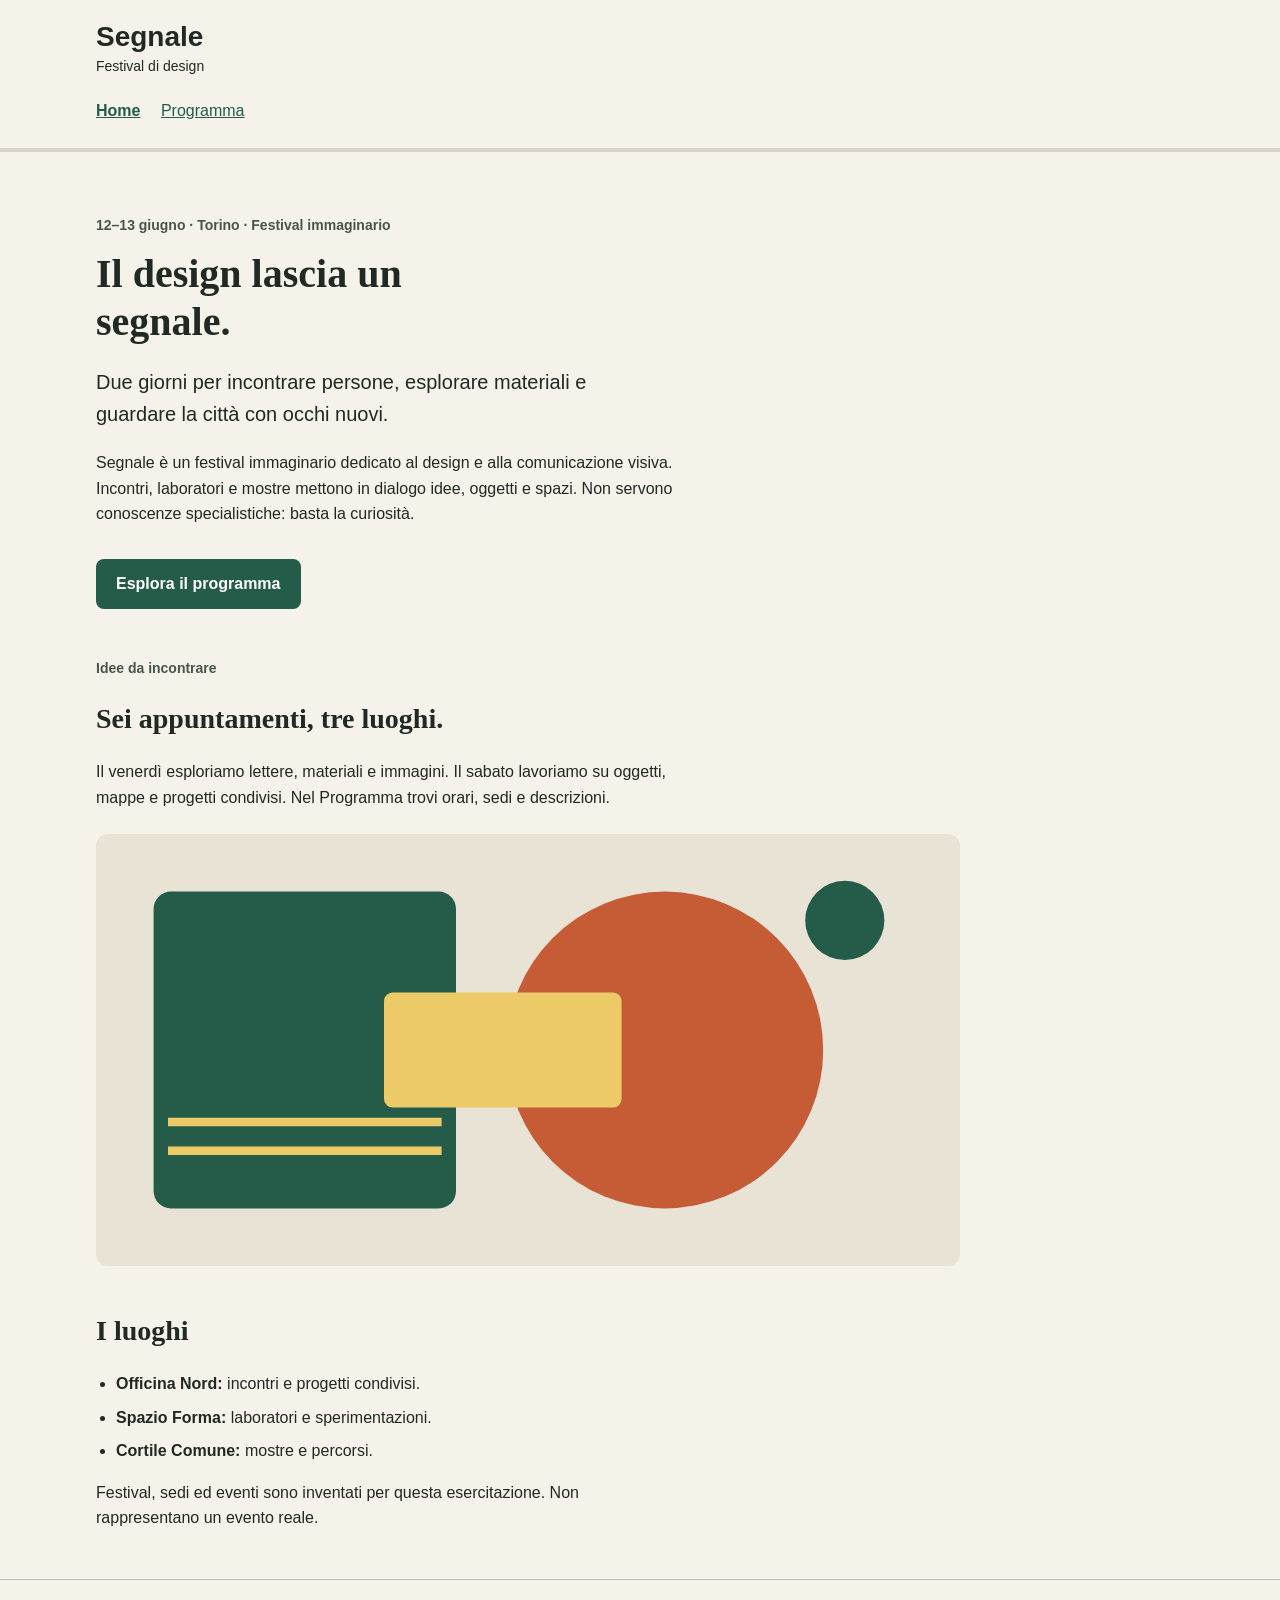
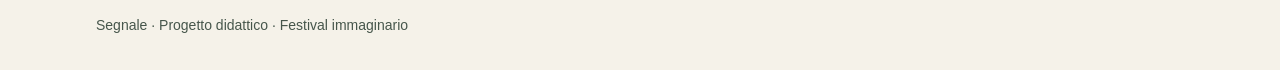
==== index.html @ 42b4fe6a "Prima versione senza modifiche" ====
<!doctype html>
<html lang="it">
<head>
  <meta charset="utf-8">
  <meta name="viewport" content="width=device-width, initial-scale=1">
  <title>Segnale — Festival di design</title>
  <link rel="stylesheet" href="style.css">
</head>
<body>
  <a class="skip-link" href="#contenuto">Vai al contenuto</a>
  <header class="site-header">
    <div class="container">
      <a class="brand" href="index.html">Segnale<span>Festival di design</span></a>
      <nav aria-label="Navigazione principale">
        <a href="index.html" aria-current="page">Home</a>
        <!-- Da completare: collegare questa voce alla pagina Programma. -->
        <a href="#">Programma</a>
      </nav>
    </div>
  </header>

  <main id="contenuto" class="container">
    <section class="intro" aria-labelledby="titolo-home">
      <p class="eyebrow">12–13 giugno · Torino · Festival immaginario</p>
      <h1 id="titolo-home">Il design lascia un segnale.</h1>
      <p class="lead">Due giorni per incontrare persone, esplorare materiali e guardare la città con occhi nuovi.</p>
      <p class="reading-text">Segnale è un festival immaginario dedicato al design e alla comunicazione visiva. Incontri, laboratori e mostre mettono in dialogo idee, oggetti e spazi. Non servono conoscenze specialistiche: basta la curiosità.</p>
      <!-- Da completare: anche questo collegamento deve aprire il Programma. -->
      <a class="button-link" href="#">Esplora il programma</a>
    </section>

    <section class="content-section" aria-labelledby="titolo-festival">
      <p class="eyebrow">Idee da incontrare</p>
      <h2 id="titolo-festival">Sei appuntamenti, tre luoghi.</h2>
      <p class="reading-text">Il venerdì esploriamo lettere, materiali e immagini. Il sabato lavoriamo su oggetti, mappe e progetti condivisi. Nel Programma trovi orari, sedi e descrizioni.</p>
      <img class="festival-image" src="assets/festival.svg" alt="Composizione geometrica di cerchi e rettangoli nei colori del festival" width="1200" height="600">
    </section>

    <section class="content-section" aria-labelledby="titolo-luoghi">
      <h2 id="titolo-luoghi">I luoghi</h2>
      <ul class="venues">
        <li><strong>Officina Nord:</strong> incontri e progetti condivisi.</li>
        <li><strong>Spazio Forma:</strong> laboratori e sperimentazioni.</li>
        <li><strong>Cortile Comune:</strong> mostre e percorsi.</li>
      </ul>
      <p class="reading-text">Festival, sedi ed eventi sono inventati per questa esercitazione. Non rappresentano un evento reale.</p>
    </section>
  </main>

  <footer class="site-footer"><div class="container"><p>Segnale · Progetto didattico · Festival immaginario</p></div></footer>
</body>
</html>
---- style.css ----
/* Stile iniziale: tipografia, colori e variabili CSS sono già predisposti.
   Lavoreremo su collegamenti, CSS condiviso e disposizione delle schede. */

/* Scelte comuni: ogni regola usa var() per richiamarne il valore. */
:root {
  --colore-primario: #245c49;
  --colore-primario-scuro: #173f32;
  --colore-sfondo: #f5f2e9;
  --colore-testo: #202923;
  --font-testo: Arial, Helvetica, sans-serif;
  --font-titoli: Georgia, "Times New Roman", serif;
}

* {
  box-sizing: border-box;
}

body {
  margin: 0;
  background: var(--colore-sfondo);
  color: var(--colore-testo);
  font-family: var(--font-testo);
  font-size: 1rem;
  line-height: 1.6;
}

a {
  color: var(--colore-primario);
}

a:hover {
  text-decoration-thickness: 3px;
}

a:focus-visible {
  outline: 3px solid var(--colore-testo);
  outline-offset: 4px;
}

.container {
  width: 92%;
  max-width: 68rem;
  margin: 0 auto;
}

.site-header {
  padding: 1.25rem 0;
  border-bottom: 4px solid #d8d2c5;
}

.brand {
  display: inline-block;
  color: var(--colore-testo);
  font-size: 1.75rem;
  font-weight: bold;
  line-height: 1.2;
  text-decoration: none;
}

.brand span {
  display: block;
  margin-top: 0.25rem;
  font-size: 0.875rem;
  font-weight: normal;
}

nav {
  margin-top: 1rem;
}

nav a {
  display: inline-block;
  margin-right: 1rem;
  padding: 0.25rem 0;
}

nav a[aria-current="page"] {
  font-weight: bold;
}

.intro {
  padding: 3rem 0 1rem;
}

.eyebrow,
.event-meta {
  color: #46564b;
  font-size: 0.875rem;
  font-weight: bold;
}

h1,
h2,
h3 {
  font-family: var(--font-titoli);
  line-height: 1.2;
}

h1 {
  max-width: 18ch;
  margin: 0.75rem 0 1.25rem;
  font-size: 2.5rem;
}

h2 {
  font-size: 1.75rem;
}

h3 {
  margin: 0.5rem 0 0.75rem;
  font-size: 1.375rem;
}

.lead {
  max-width: 48ch;
  font-size: 1.25rem;
}

.reading-text {
  max-width: 65ch;
}

.button-link {
  display: inline-block;
  margin-top: 1rem;
  padding: 0.75rem 1.25rem;
  border-radius: 0.5rem;
  background: var(--colore-primario);
  color: #ffffff;
  font-weight: bold;
  text-decoration: none;
}

.button-link:hover {
  background: var(--colore-primario-scuro);
}

.content-section {
  margin: 2rem 0 3rem;
}

.festival-image {
  display: block;
  width: 100%;
  max-width: 54rem;
  height: auto;
  margin-top: 1.5rem;
  border-radius: 0.75rem;
}

.venues {
  padding-left: 1.25rem;
}

.venues li {
  margin-bottom: 0.5rem;
}

/* Qui inseriremo la regola .event-grid durante la demo. */

.event-card {
  margin-bottom: 1.5rem;
  overflow: hidden;
  border: 1px solid #b7c0b7;
  border-radius: 0.75rem;
  background: #ffffff;
}

.event-card img {
  display: block;
  width: 100%;
  height: auto;
}

.event-body {
  padding: 1.25rem;
}

.event-body p:last-child {
  margin-bottom: 0;
}

.event-place {
  color: #46564b;
  font-size: 0.875rem;
}

.site-footer {
  padding: 1.25rem 0;
  border-top: 1px solid #b7c0b7;
  color: #46564b;
  font-size: 0.875rem;
}

.skip-link {
  position: absolute;
  top: -6rem;
  left: 1rem;
  padding: 0.75rem 1rem;
  background: #ffffff;
  color: var(--colore-testo);
}

.skip-link:focus {
  top: 1rem;
}

/* Qui aggiungeremo la media query durante la demo. */
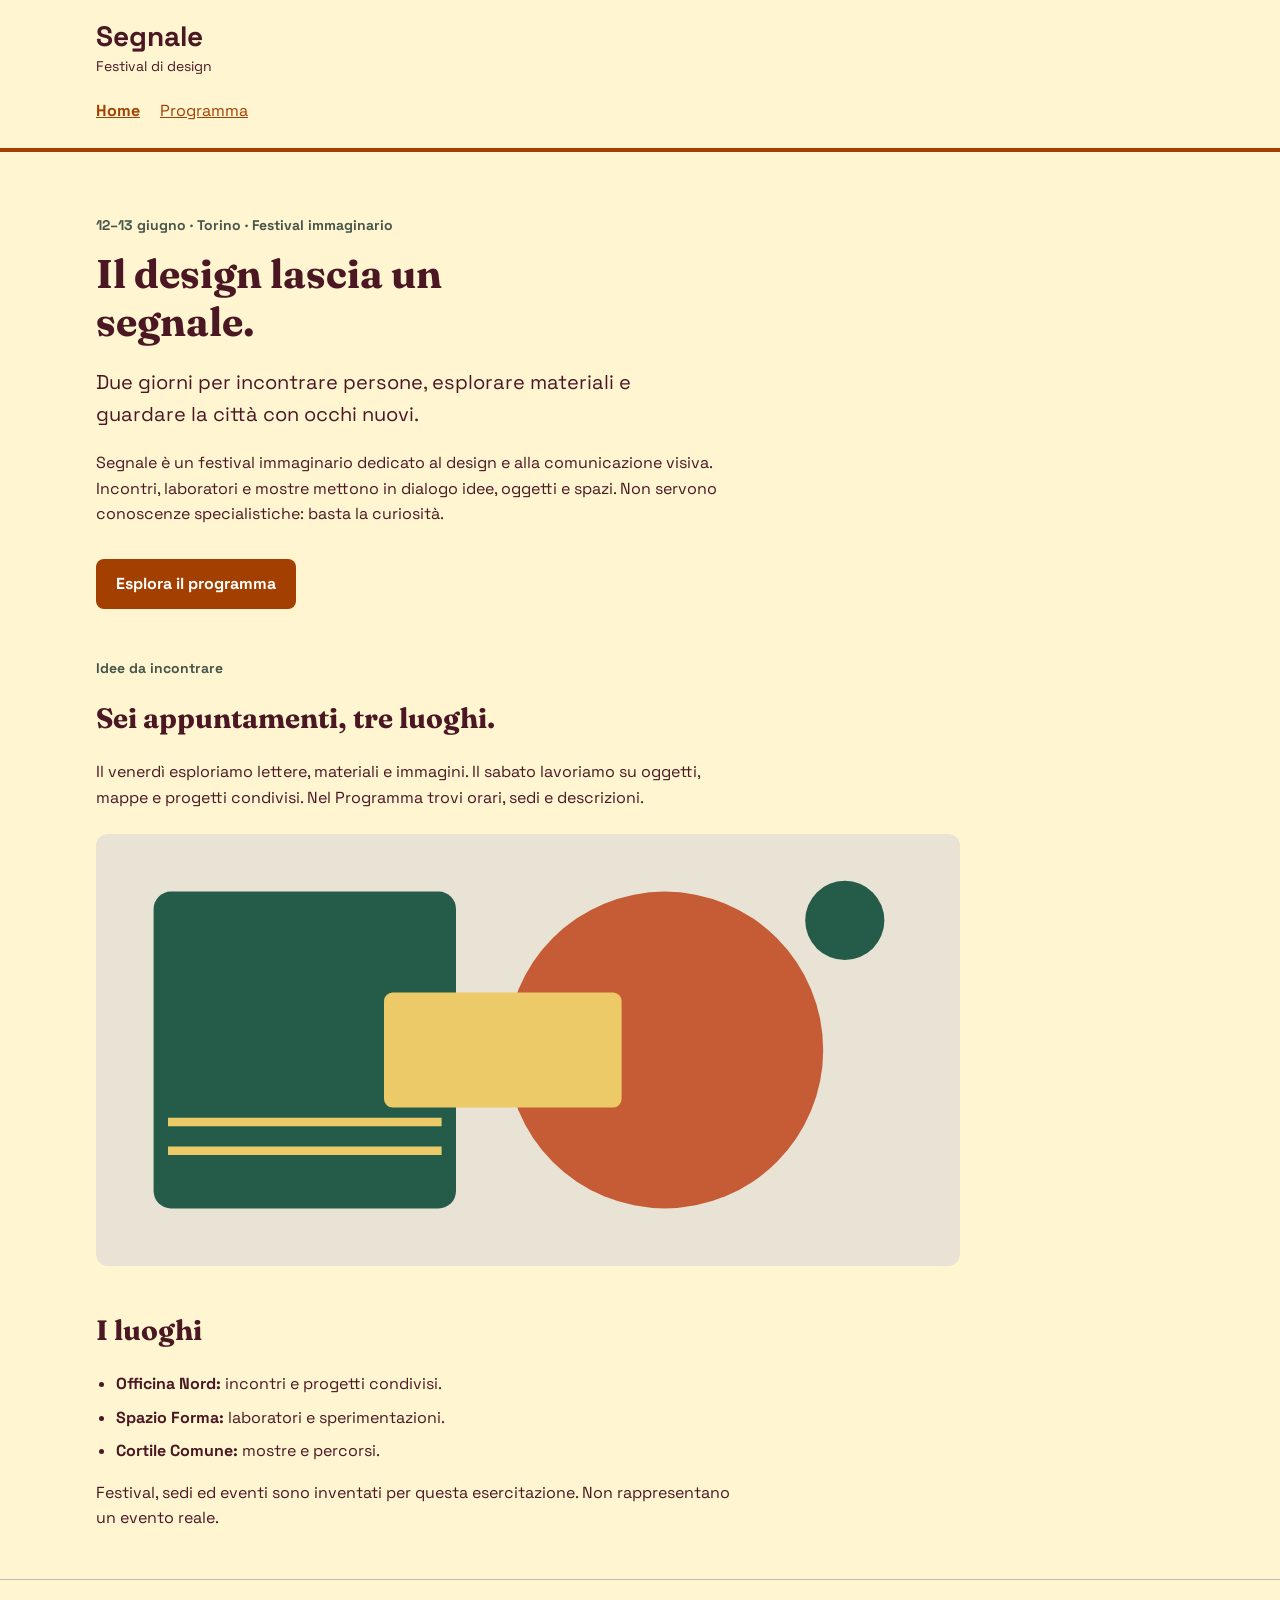
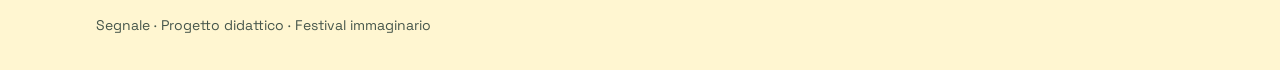
==== commit 5b341df1: "8. Personalizzazione font" ====
--- a/index.html
+++ b/index.html
@@ -4,7 +4,10 @@
   <meta charset="utf-8">
   <meta name="viewport" content="width=device-width, initial-scale=1">
   <title>Segnale — Festival di design</title>
-  <link rel="stylesheet" href="style.css">
+  <link rel="preconnect" href="https://fonts.googleapis.com">
+<link rel="preconnect" href="https://fonts.gstatic.com" crossorigin>
+<link href="https://fonts.googleapis.com/css2?family=Fraunces:opsz,wght@9..144,600;9..144,700&family=Space+Grotesk:wght@400;500;600;700&display=swap" rel="stylesheet">
+ <link rel="stylesheet" href="style.css">
 </head>
 <body>
   <a class="skip-link" href="#contenuto">Vai al contenuto</a>
@@ -14,7 +17,7 @@
       <nav aria-label="Navigazione principale">
         <a href="index.html" aria-current="page">Home</a>
         <!-- Da completare: collegare questa voce alla pagina Programma. -->
-        <a href="#">Programma</a>
+       <a href="programma.html">Programma</a>
       </nav>
     </div>
   </header>
@@ -26,7 +29,7 @@
       <p class="lead">Due giorni per incontrare persone, esplorare materiali e guardare la città con occhi nuovi.</p>
       <p class="reading-text">Segnale è un festival immaginario dedicato al design e alla comunicazione visiva. Incontri, laboratori e mostre mettono in dialogo idee, oggetti e spazi. Non servono conoscenze specialistiche: basta la curiosità.</p>
       <!-- Da completare: anche questo collegamento deve aprire il Programma. -->
-      <a class="button-link" href="#">Esplora il programma</a>
+      <a class="button-link" href="programma.html">Esplora il programma</a>
     </section>
 
     <section class="content-section" aria-labelledby="titolo-festival">
--- a/style.css
+++ b/style.css
@@ -3,12 +3,12 @@
 
 /* Scelte comuni: ogni regola usa var() per richiamarne il valore. */
 :root {
-  --colore-primario: #245c49;
-  --colore-primario-scuro: #173f32;
-  --colore-sfondo: #f5f2e9;
-  --colore-testo: #202923;
-  --font-testo: Arial, Helvetica, sans-serif;
-  --font-titoli: Georgia, "Times New Roman", serif;
+  --colore-primario: #A33F00;
+  --colore-primario-scuro: #4a1723;
+  --colore-sfondo: #fff6d1;
+  --colore-testo: #4a1723;
+  --font-testo: "Space Grotesk", Arial, sans-serif;
+  --font-titoli: "Fraunces", Georgia, serif;
 }
 
 * {
@@ -45,7 +45,7 @@
 
 .site-header {
   padding: 1.25rem 0;
-  border-bottom: 4px solid #d8d2c5;
+  border-bottom: 4px solid var(--colore-primario);
 }
 
 .brand {
@@ -156,7 +156,11 @@
   margin-bottom: 0.5rem;
 }
 
-/* Qui inseriremo la regola .event-grid durante la demo. */
+.event-grid {
+  display: grid;
+  grid-template-columns: minmax(0, 1fr);
+  gap: 1.5rem;
+}
 
 .event-card {
   margin-bottom: 1.5rem;
@@ -205,4 +209,14 @@
   top: 1rem;
 }
 
-/* Qui aggiungeremo la media query durante la demo. */
+@media (min-width: 600px) {
+  .event-grid {
+    grid-template-columns: repeat(2, minmax(0, 1fr));
+  }
+}
+
+@media (min-width: 64rem) {
+  .event-grid {
+    grid-template-columns: repeat(3, minmax(0, 1fr));
+  }
+}
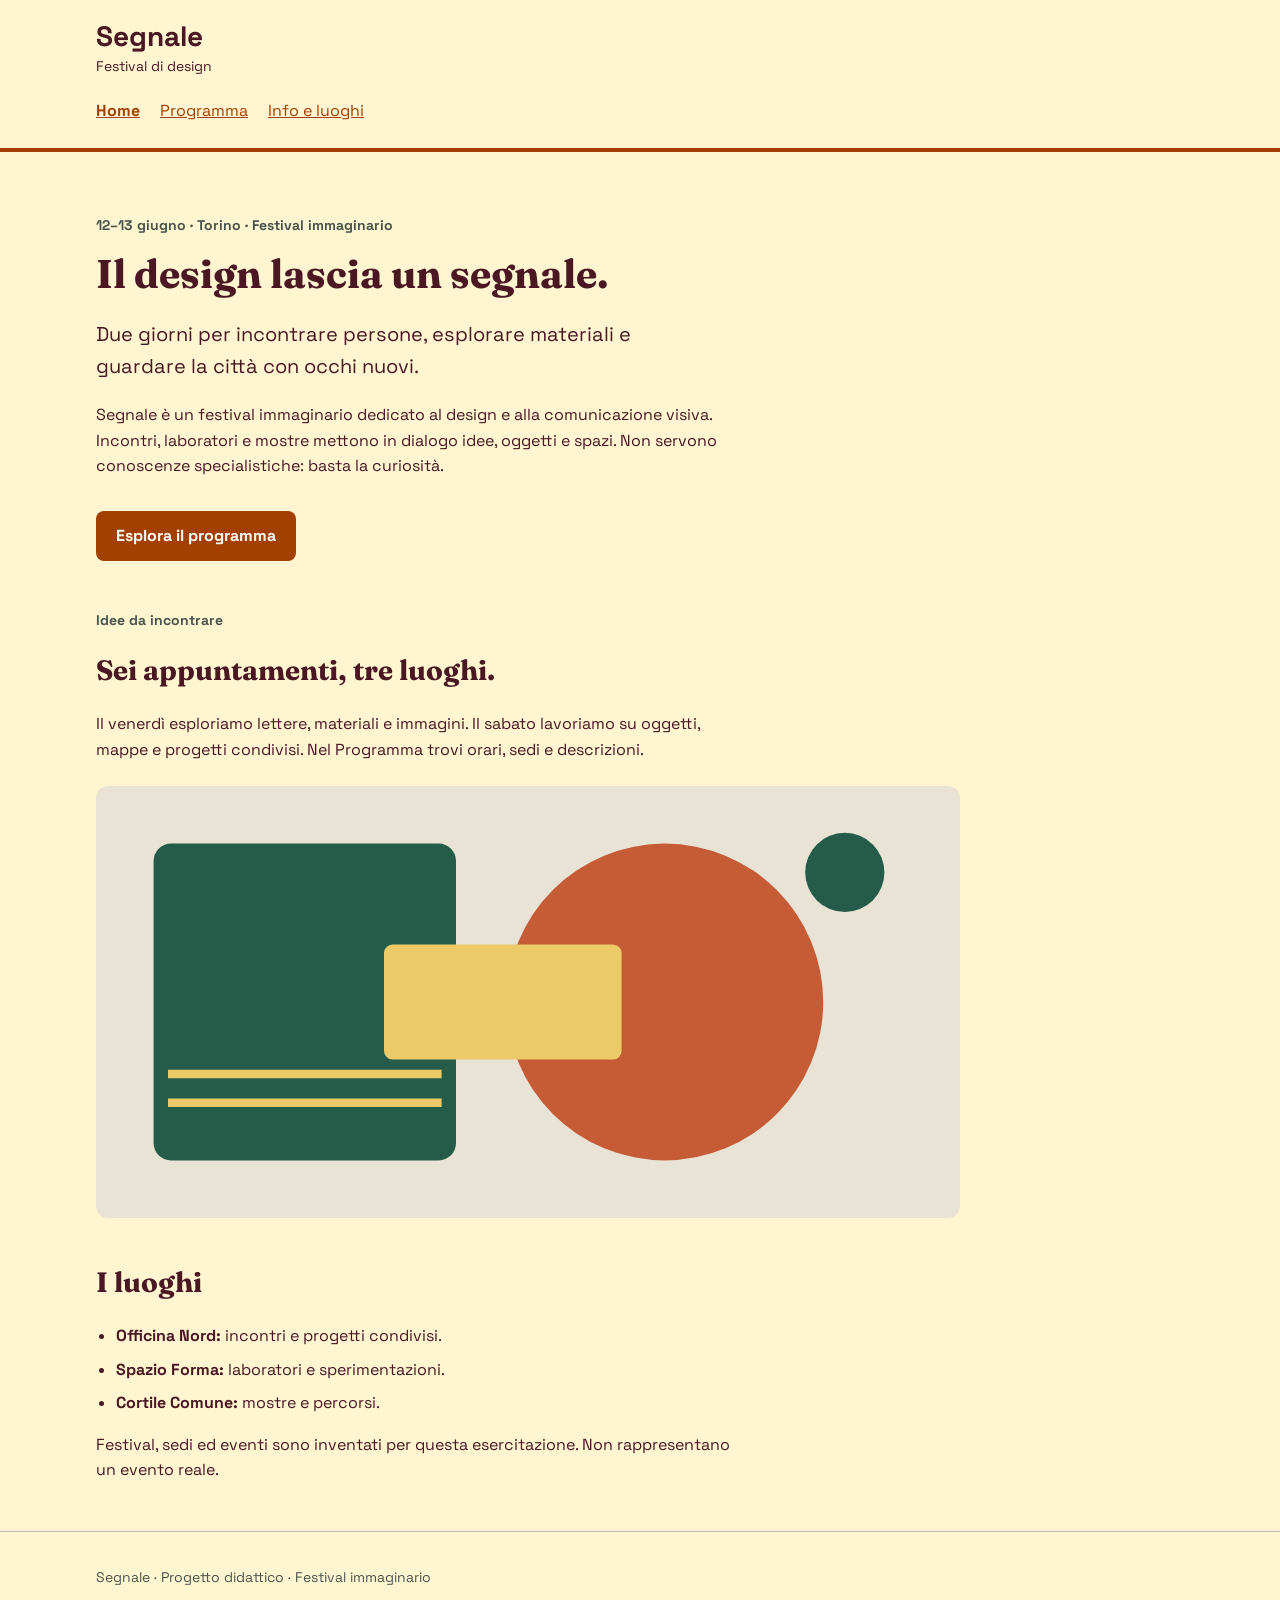
==== commit 1f7e5090: "11. Aggiunta "info.html" e voce "Info e luoghi" nel menu" ====
--- a/index.html
+++ b/index.html
@@ -15,10 +15,10 @@
     <div class="container">
       <a class="brand" href="index.html">Segnale<span>Festival di design</span></a>
       <nav aria-label="Navigazione principale">
-        <a href="index.html" aria-current="page">Home</a>
-        <!-- Da completare: collegare questa voce alla pagina Programma. -->
-       <a href="programma.html">Programma</a>
-      </nav>
+  <a href="index.html" aria-current="page">Home</a>
+  <a href="programma.html">Programma</a>
+  <a href="info.html">Info e luoghi</a>
+</nav>
     </div>
   </header>
 
--- a/style.css
+++ b/style.css
@@ -159,7 +159,7 @@
 .event-grid {
   display: grid;
   grid-template-columns: minmax(0, 1fr);
-  gap: 1.5rem;
+  gap: 2rem;
 }
 
 .event-card {
@@ -177,7 +177,7 @@
 }
 
 .event-body {
-  padding: 1.25rem;
+  padding: 1.8rem;
 }
 
 .event-body p:last-child {
@@ -220,3 +220,8 @@
     grid-template-columns: repeat(3, minmax(0, 1fr));
   }
 }
+
+#titolo-home {
+  max-width: none;
+  white-space: nowrap;
+}
